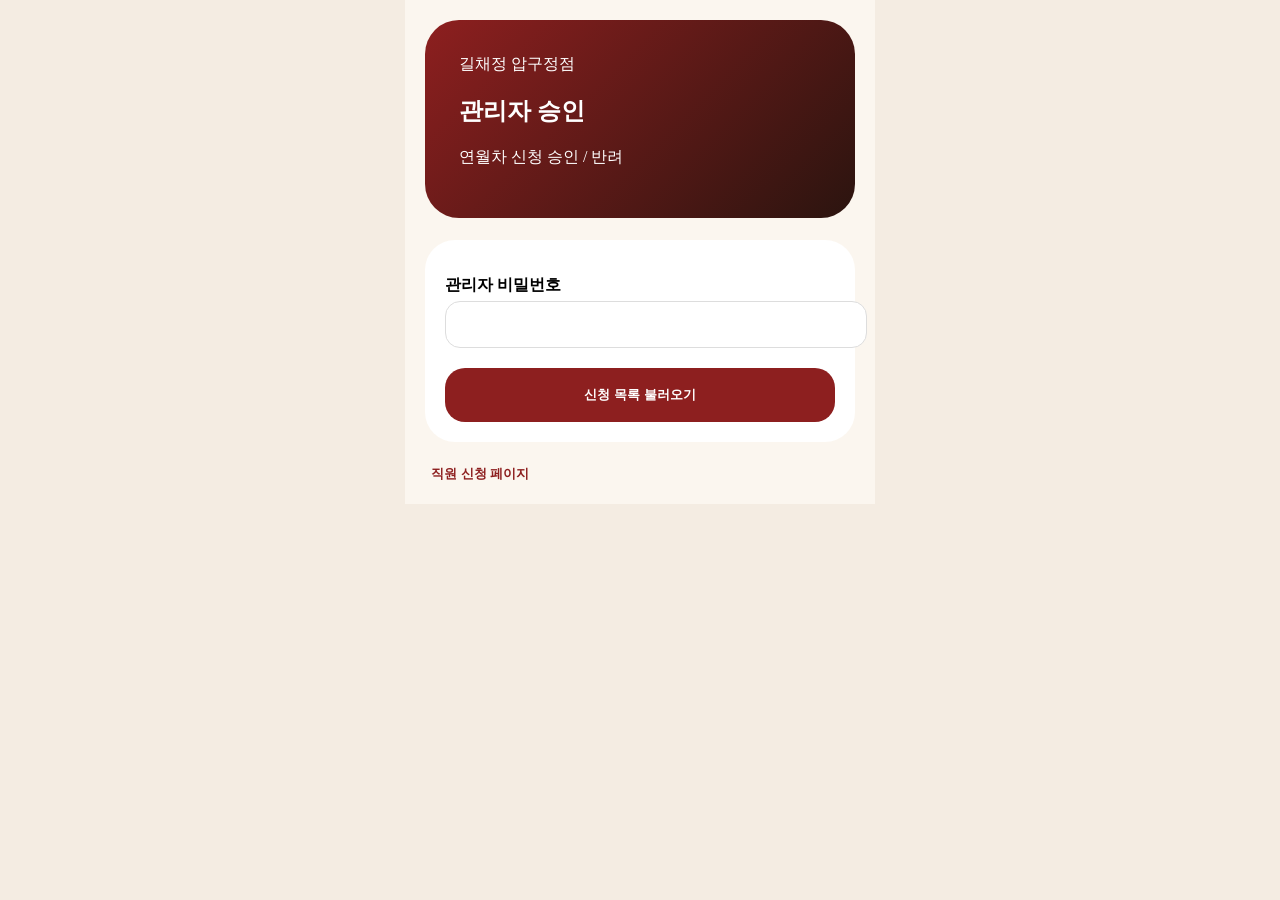
==== admin.html @ 34752910 "gilchaejeong apgujeong leave app" ====
<!doctype html>
<html lang="ko">
<head>
<meta charset="utf-8" />
<meta name="viewport" content="width=device-width, initial-scale=1" />

<title>길채정 압구정 관리자 승인</title>

<link rel="stylesheet" href="style.css"/>
<meta name="theme-color" content="#7b1e1e"/>

</head>

<body>

<main class="app">

<section class="hero admin">
<div class="brand">길채정 압구정점</div>
<h1>관리자 승인</h1>
<p>연월차 신청 승인 / 반려</p>
</section>

<section class="card">

<label>관리자 비밀번호</label>
<input id="adminPw" type="password"/>

<button id="adminBtn" class="primary" onclick="loadAdminList()">신청 목록 불러오기</button>

<div id="adminResult"></div>

</section>

<section class="footer-link">
<button class="admin-go-btn" onclick="goHome()">직원 신청 페이지</button>
</section>

</main>

<script src="script.js?v=1"></script>

</body>
</html>
---- style.css ----
body{
margin:0;
font-family:Noto Sans KR;
background:#f4ece2;
}

.app{
max-width:430px;
margin:auto;
padding:20px;
background:#fbf6ef;
}

.hero{
background:linear-gradient(135deg,#8d1f1f,#2b140f);
color:white;
border-radius:34px;
padding:34px;
margin-bottom:22px;
}

.tabs{
display:grid;
grid-template-columns:repeat(4,1fr);
gap:10px;
margin-bottom:20px;
}

.tab{
border:0;
border-radius:19px;
padding:15px;
background:#eee5da;
font-weight:900;
}

.tab.active{
background:#8d1f1f;
color:white;
}

.card{
background:white;
border-radius:30px;
padding:20px;
margin-bottom:22px;
}

label{
display:block;
margin:15px 0 5px;
font-weight:900;
}

input,select,textarea{
width:100%;
padding:15px;
border-radius:15px;
border:1px solid #ddd;
}

.primary{
width:100%;
padding:18px;
border:0;
border-radius:20px;
background:#8d1f1f;
color:white;
font-weight:900;
margin-top:20px;
}

.fixed-store{
background:#eee;
padding:15px;
border-radius:15px;
}

.hidden{
display:none;
}

.admin-go-btn{
background:none;
border:none;
color:#8d1f1f;
font-weight:900;
}
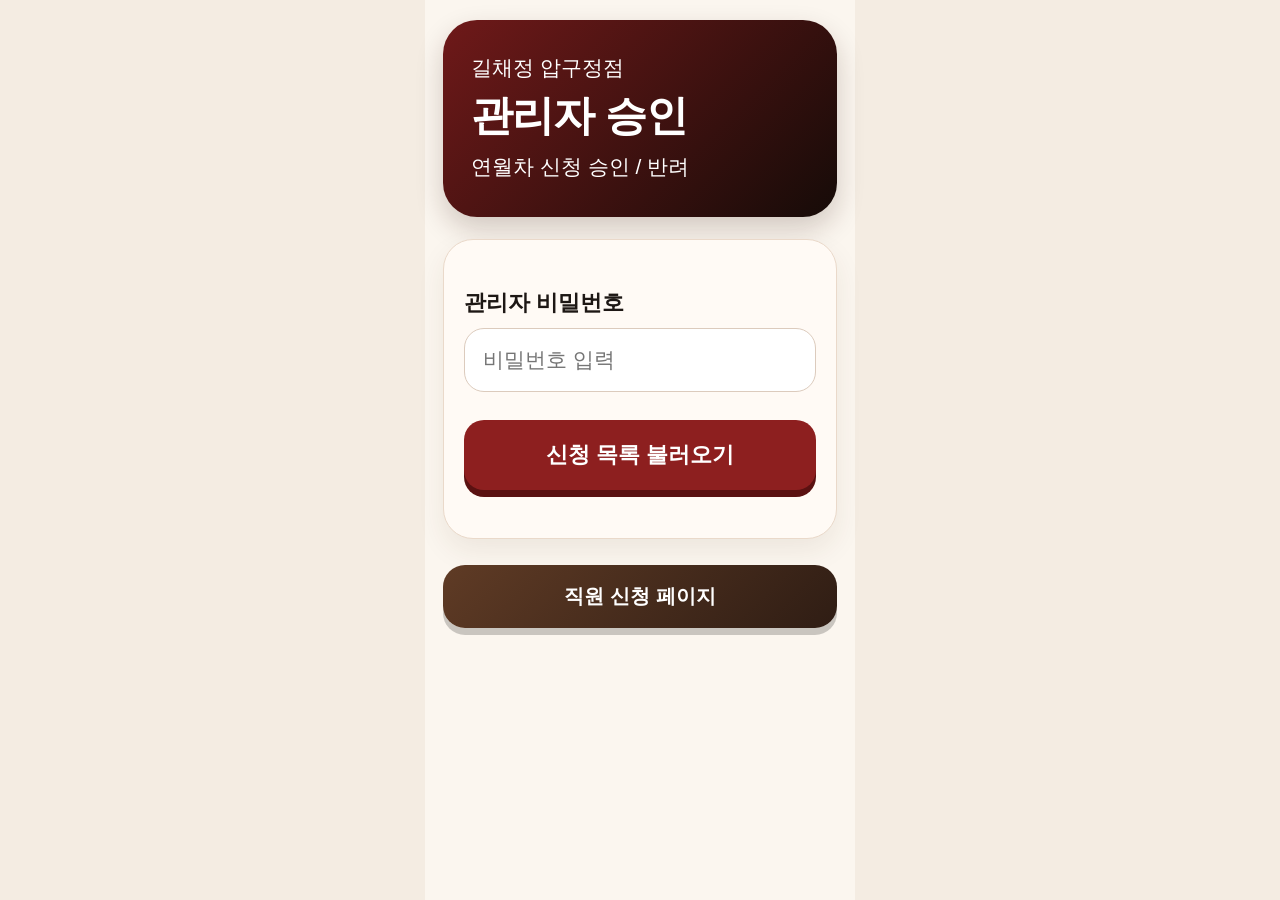
==== commit c369b38c: "improve admin and page link buttons" ====
--- a/admin.html
+++ b/admin.html
@@ -1,44 +1,37 @@
 <!doctype html>
 <html lang="ko">
 <head>
-<meta charset="utf-8" />
-<meta name="viewport" content="width=device-width, initial-scale=1" />
-
-<title>길채정 압구정 관리자 승인</title>
-
-<link rel="stylesheet" href="style.css"/>
-<meta name="theme-color" content="#7b1e1e"/>
-
+  <meta charset="utf-8" />
+  <meta name="viewport" content="width=device-width, initial-scale=1, viewport-fit=cover" />
+  <title>길채정 압구정 관리자 승인</title>
+  <link rel="stylesheet" href="style.css?v=4" />
+  <meta name="theme-color" content="#7b1e1e" />
 </head>
 
 <body>
-
 <main class="app">
 
-<section class="hero admin">
-<div class="brand">길채정 압구정점</div>
-<h1>관리자 승인</h1>
-<p>연월차 신청 승인 / 반려</p>
-</section>
+  <section class="hero admin">
+    <div class="brand">길채정 압구정점</div>
+    <h1>관리자 승인</h1>
+    <p>연월차 신청 승인 / 반려</p>
+  </section>
 
-<section class="card">
+  <section class="card">
+    <label>관리자 비밀번호</label>
+    <input id="adminPw" type="password" placeholder="비밀번호 입력" />
 
-<label>관리자 비밀번호</label>
-<input id="adminPw" type="password"/>
+    <button id="adminBtn" class="primary" onclick="loadAdminList()">신청 목록 불러오기</button>
 
-<button id="adminBtn" class="primary" onclick="loadAdminList()">신청 목록 불러오기</button>
+    <div id="adminResult" class="result"></div>
+  </section>
 
-<div id="adminResult"></div>
-
-</section>
-
-<section class="footer-link">
-<button class="admin-go-btn" onclick="goHome()">직원 신청 페이지</button>
-</section>
+  <section class="page-link-wrap">
+    <button class="page-link-btn home-link" onclick="goHome()">직원 신청 페이지</button>
+  </section>
 
 </main>
 
-<script src="script.js?v=1"></script>
-
+<script src="script.js?v=4"></script>
 </body>
 </html>
--- a/style.css
+++ b/style.css
@@ -1,88 +1,263 @@
-body{
-margin:0;
-font-family:Noto Sans KR;
-background:#f4ece2;
-}
-
-.app{
-max-width:430px;
-margin:auto;
-padding:20px;
-background:#fbf6ef;
-}
-
-.hero{
-background:linear-gradient(135deg,#8d1f1f,#2b140f);
-color:white;
-border-radius:34px;
-padding:34px;
-margin-bottom:22px;
-}
-
-.tabs{
-display:grid;
-grid-template-columns:repeat(4,1fr);
-gap:10px;
-margin-bottom:20px;
-}
-
-.tab{
-border:0;
-border-radius:19px;
-padding:15px;
-background:#eee5da;
-font-weight:900;
-}
-
-.tab.active{
-background:#8d1f1f;
-color:white;
-}
-
-.card{
-background:white;
-border-radius:30px;
-padding:20px;
-margin-bottom:22px;
-}
-
-label{
-display:block;
-margin:15px 0 5px;
-font-weight:900;
-}
-
-input,select,textarea{
-width:100%;
-padding:15px;
-border-radius:15px;
-border:1px solid #ddd;
-}
-
-.primary{
-width:100%;
-padding:18px;
-border:0;
-border-radius:20px;
-background:#8d1f1f;
-color:white;
-font-weight:900;
-margin-top:20px;
-}
-
-.fixed-store{
-background:#eee;
-padding:15px;
-border-radius:15px;
-}
-
-.hidden{
-display:none;
-}
-
-.admin-go-btn{
-background:none;
-border:none;
-color:#8d1f1f;
-font-weight:900;
+* {
+  box-sizing: border-box;
+  -webkit-tap-highlight-color: rgba(123,30,30,.15);
+}
+
+html, body {
+  margin: 0;
+  padding: 0;
+  width: 100%;
+  min-height: 100%;
+}
+
+body {
+  background: #f4ece2;
+  font-family: "Noto Sans KR", "Malgun Gothic", Arial, sans-serif;
+  color: #1d1714;
+}
+
+.app {
+  width: 100%;
+  max-width: 430px;
+  margin: 0 auto;
+  min-height: 100vh;
+  padding: 20px 18px 44px;
+  background: #fbf6ef;
+}
+
+.hero {
+  background: linear-gradient(135deg, #8d1f1f, #2b140f);
+  color: #fff;
+  border-radius: 34px;
+  padding: 34px 28px 36px;
+  margin-bottom: 22px;
+  box-shadow: 0 12px 28px rgba(50,20,10,.2);
+}
+
+.hero.admin {
+  background: linear-gradient(135deg, #6f1919, #160b08);
+}
+
+.hero .brand {
+  font-size: 21px;
+  margin-bottom: 10px;
+}
+
+.hero h1 {
+  margin: 0;
+  font-size: 42px;
+  line-height: 1.12;
+  font-weight: 900;
+  letter-spacing: -1px;
+}
+
+.hero p {
+  margin: 14px 0 0;
+  font-size: 21px;
+  font-weight: 500;
+}
+
+.tabs {
+  display: grid;
+  grid-template-columns: repeat(4, 1fr);
+  gap: 10px;
+  margin-bottom: 20px;
+}
+
+.tab {
+  border: 0;
+  border-radius: 19px;
+  padding: 17px 4px;
+  background: #eee5da;
+  color: #3b251d;
+  font-size: 15px;
+  font-weight: 900;
+  transition: .12s;
+}
+
+.tab.active {
+  background: #8d1f1f;
+  color: #fff;
+}
+
+.card {
+  background: #fffaf5;
+  border: 1px solid #ead9ca;
+  border-radius: 30px;
+  padding: 26px 20px 28px;
+  box-shadow: 0 12px 28px rgba(80,50,25,.08);
+  margin-bottom: 22px;
+}
+
+label {
+  display: block;
+  margin: 22px 0 10px;
+  font-size: 22px;
+  font-weight: 900;
+}
+
+input, select, textarea, .fixed-store {
+  width: 100%;
+  border: 1px solid #dccbbd;
+  border-radius: 20px;
+  padding: 19px 18px;
+  font-size: 21px;
+  background: #fff;
+  outline: none;
+}
+
+textarea {
+  min-height: 108px;
+  resize: vertical;
+}
+
+.fixed-store {
+  background: #f2ece5;
+  color: #777;
+  pointer-events: none;
+  user-select: none;
+}
+
+.primary {
+  width: 100%;
+  border: 0;
+  border-radius: 20px;
+  margin-top: 28px;
+  padding: 20px;
+  background: #8d1f1f;
+  color: #fff;
+  font-size: 22px;
+  font-weight: 900;
+  box-shadow: 0 7px 0 #5a1111;
+  transition: .12s;
+}
+
+.primary:active,
+.tab:active,
+.page-link-btn:active {
+  transform: translateY(3px);
+  filter: brightness(.92);
+}
+
+.primary:active {
+  box-shadow: 0 3px 0 #5a1111;
+}
+
+.primary.loading {
+  background: #555;
+  box-shadow: 0 7px 0 #333;
+  pointer-events: none;
+  opacity: .85;
+}
+
+.primary:disabled {
+  opacity: .85;
+}
+
+.hidden {
+  display: none;
+}
+
+.result {
+  margin-top: 20px;
+}
+
+.item {
+  background: #fff;
+  border: 1px solid #ead9ca;
+  border-radius: 18px;
+  padding: 18px;
+  margin-top: 14px;
+  font-size: 18px;
+  line-height: 1.7;
+}
+
+.badge {
+  display: inline-block;
+  padding: 4px 10px;
+  border-radius: 999px;
+  background: #eee;
+  font-weight: 900;
+}
+
+.badge.ok {
+  background: #d9ead3;
+}
+
+.badge.no {
+  background: #f4cccc;
+}
+
+.admin-buttons {
+  display: flex;
+  gap: 14px;
+  margin-top: 18px;
+}
+
+.admin-buttons button {
+  flex: 1;
+  border: none;
+  border-radius: 18px;
+  padding: 18px 0;
+  font-size: 20px;
+  font-weight: 900;
+  color: white;
+  box-shadow: 0 6px 0 rgba(0,0,0,0.2);
+}
+
+.admin-buttons button:active {
+  transform: translateY(3px);
+  box-shadow: 0 3px 0 rgba(0,0,0,0.2);
+}
+
+.approve {
+  background: #2e7d32;
+}
+
+.reject {
+  background: #c62828;
+}
+
+.balance-box {
+  margin-top: 18px;
+  padding: 20px;
+  border-radius: 22px;
+  border: 2px solid #8d1f1f;
+  background: #fff;
+  font-size: 19px;
+  line-height: 1.8;
+}
+
+.balance-box strong {
+  color: #8d1f1f;
+  font-size: 25px;
+}
+
+.page-link-wrap {
+  margin: 26px 0 10px;
+  text-align: center;
+}
+
+.page-link-btn {
+  width: 100%;
+  border: none;
+  border-radius: 22px;
+  padding: 18px 20px;
+  font-size: 20px;
+  font-weight: 900;
+  color: #fff;
+  box-shadow: 0 7px 0 rgba(0,0,0,.2);
+  transition: .12s;
+}
+
+.admin-link {
+  background: linear-gradient(135deg, #8d1f1f, #4b1712);
+}
+
+.home-link {
+  background: linear-gradient(135deg, #5f3b25, #2f1d14);
+}
+
+.page-link-btn:active {
+  box-shadow: 0 3px 0 rgba(0,0,0,.2);
 }
